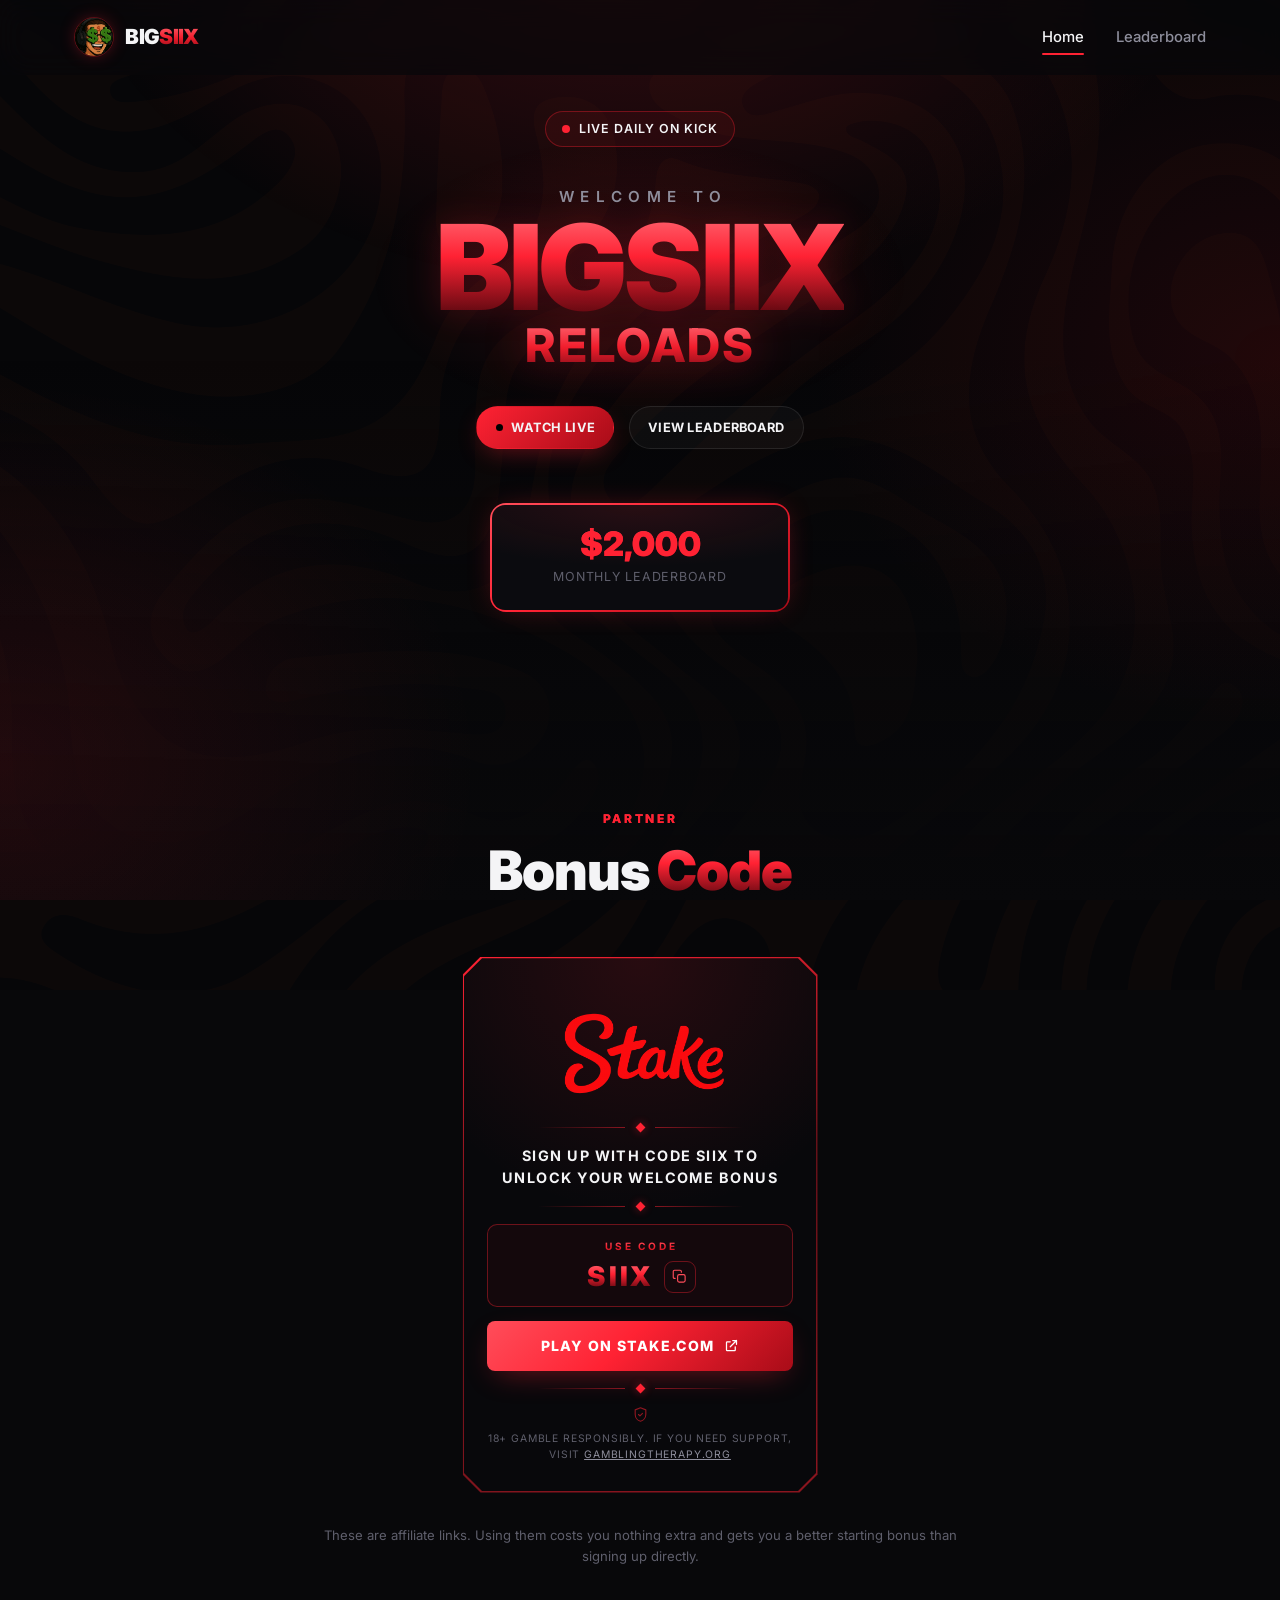
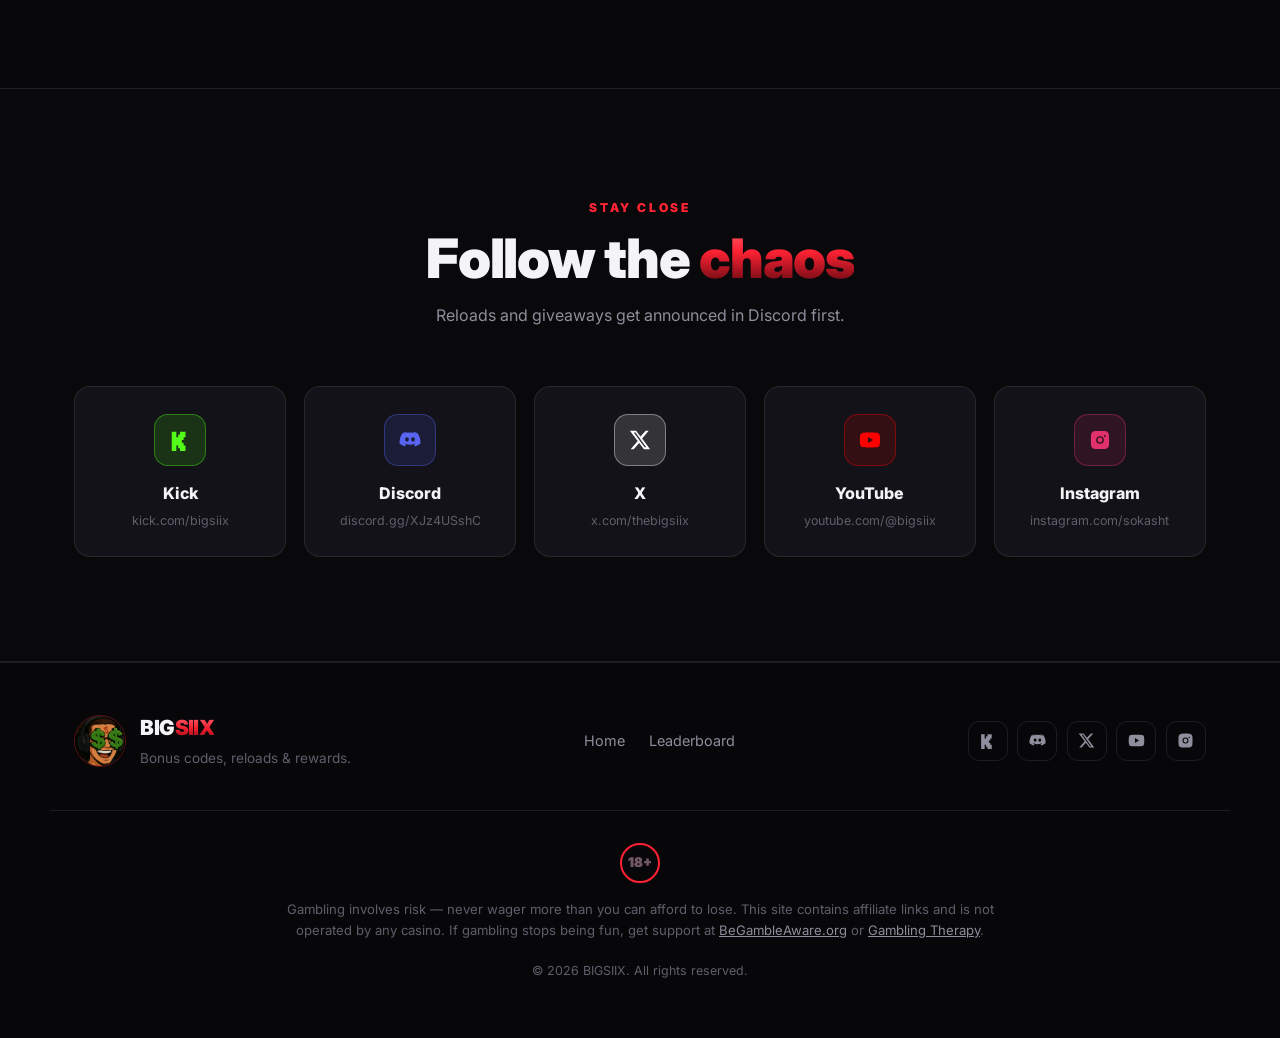
==== index.html @ 51401038 "Add BIGSIIX Reloads site Static two-page site: home with the Stake bonus code card, plus a separate " ====
<!DOCTYPE html>
<html lang="en">
<head>
  <meta charset="UTF-8" />
  <meta name="viewport" content="width=device-width, initial-scale=1.0" />
  <title>BIGSIIX — Bonus Codes, Reloads &amp; Leaderboard</title>
  <meta name="description" content="Official BIGSIIX rewards hub. Claim casino bonus codes, weekly reloads, rakeback and climb the monthly wager leaderboard." />
  <meta name="theme-color" content="#0a0a0c" />

  <meta property="og:title" content="BIGSIIX Reloads — Bonus Code &amp; Leaderboard" />
  <meta property="og:description" content="Bonus code, weekly reloads and a monthly wager leaderboard." />
  <meta property="og:image" content="assets/logo.png" />
  <meta property="og:type" content="website" />

  <link rel="icon" href="assets/logo.png" />
  <link rel="preconnect" href="https://fonts.googleapis.com" />
  <link rel="preconnect" href="https://fonts.gstatic.com" crossorigin />
  <link href="https://fonts.googleapis.com/css2?family=Inter:wght@400;500;600;700;800;900&display=swap" rel="stylesheet" />
  <link rel="stylesheet" href="css/styles.css" />
</head>
<body>

  <!-- background layers -->
  <div class="bg-pattern" aria-hidden="true"></div>
  <div class="bg-glow" aria-hidden="true"></div>

  <!-- ===================== NAV ===================== -->
  <header class="nav" id="nav">
    <div class="wrap nav__inner">
      <a class="brand" href="index.html">
        <img src="assets/logo.png" alt="" class="brand__logo" />
        <span class="brand__name">BIG<span class="red">SIIX</span></span>
      </a>

      <nav class="nav__links" id="navLinks">
        <a href="index.html">Home</a>
        <a href="leaderboard.html">Leaderboard</a>
      </nav>

      <button class="nav__toggle" id="navToggle" aria-label="Menu" aria-expanded="false">
        <span></span><span></span><span></span>
      </button>
    </div>
  </header>

  <main id="top">

    <!-- ===================== HERO ===================== -->
    <section class="hero">
      <div class="wrap hero__inner">
        <div class="hero__badge"><span class="dot"></span> Live daily on Kick</div>

        <h1 class="hero__title">
          <span class="hero__welcome">Welcome to</span>
          <span class="hero__name">BIGSIIX</span>
          <span class="hero__sub">Reloads</span>
        </h1>

        <div class="hero__cta">
          <a href="#codes" class="btn btn--sm btn--primary" id="watchLive">
            <span class="dot dot--onRed"></span>Watch live
          </a>
          <a href="leaderboard.html" class="btn btn--sm btn--ghost">View leaderboard</a>
        </div>

        <div class="stats">
          <div class="stat"><div class="stat__num" data-count="2000" data-prefix="$">$0</div><div class="stat__label">Monthly leaderboard</div></div>
        </div>
      </div>
    </section>

    <!-- ===================== BONUS CODES ===================== -->
    <section class="section" id="codes">
      <div class="wrap">
        <div class="section__head reveal">
          <span class="eyebrow">Partner</span>
          <h2 class="section__title">Bonus <span class="red">Code</span></h2>
        </div>

        <div class="cards" id="partnerGrid"></div>

        <p class="fineprint reveal">
          These are affiliate links. Using them costs you nothing extra and gets you a better
          starting bonus than signing up directly.
        </p>
      </div>
    </section>

    <!-- ===================== SOCIALS ===================== -->
    <section class="section section--alt" id="socials">
      <div class="wrap">
        <div class="section__head reveal">
          <span class="eyebrow">Stay close</span>
          <h2 class="section__title">Follow the <span class="red">chaos</span></h2>
          <p class="section__sub">Reloads and giveaways get announced in Discord first.</p>
        </div>
        <div class="socialGrid" id="socialGrid"></div>
      </div>
    </section>

  </main>

  <!-- ===================== FOOTER ===================== -->
  <footer class="footer">
    <div class="wrap footer__inner">
      <div class="footer__brand">
        <img src="assets/logo.png" alt="" />
        <div>
          <div class="brand__name">BIG<span class="red">SIIX</span></div>
          <p class="footer__tag">Bonus codes, reloads &amp; rewards.</p>
        </div>
      </div>

      <nav class="footer__nav">
        <a href="index.html">Home</a>
        <a href="leaderboard.html">Leaderboard</a>
      </nav>

      <div class="footer__socials" id="footerSocials"></div>
    </div>

    <div class="wrap footer__legal">
      <p class="age">18+</p>
      <p>
        Gambling involves risk — never wager more than you can afford to lose. This site contains
        affiliate links and is not operated by any casino. If gambling stops being fun, get support
        at <a href="https://www.begambleaware.org" target="_blank" rel="noopener">BeGambleAware.org</a>
        or <a href="https://www.gamblingtherapy.org" target="_blank" rel="noopener">Gambling Therapy</a>.
      </p>
      <p class="copyright">&copy; <span id="year"></span> BIGSIIX. All rights reserved.</p>
    </div>
  </footer>

  <div class="toast" id="toast" role="status" aria-live="polite"></div>

  <script src="js/data.js"></script>
  <script src="js/main.js"></script>
</body>
</html>
---- css/styles.css ----
/* ==========================================================================
   BIGSIIX — stylesheet
   ========================================================================== */

:root {
  --red:        #ff2233;
  --red-hot:    #ff4d5a;
  --red-deep:   #a80c18;
  --red-glow:   rgba(255, 34, 51, .45);

  --bg:         #08080a;
  --bg-alt:     #0c0c10;
  --panel:      #121218;
  --panel-hi:   #17171f;
  --line:       rgba(255, 255, 255, .09);
  --line-hot:   rgba(255, 34, 51, .35);

  --text:       #f4f4f6;
  --muted:      #8e8e9c;
  --dim:        #5f5f6c;

  --radius:     16px;
  --radius-lg:  22px;
  --wrap:       1180px;

  --font:       "Inter", system-ui, -apple-system, "Segoe UI", sans-serif;
  --display:    "Inter", system-ui, -apple-system, "Segoe UI", sans-serif;

  /* red -> black text gradients. Two depths: the large one is only legible at
     display sizes, the small one keeps its dark stop light enough to read. */
  --grad-lg:    linear-gradient(180deg, #ff6470 0%, #ff2233 40%, #4a050c 100%);
  --grad-sm:    linear-gradient(180deg, #ff6470 0%, #f01d2c 55%, #8d0f1a 100%);

  --ease:       cubic-bezier(.22, 1, .36, 1);
}

* { box-sizing: border-box; }

html { scroll-behavior: smooth; scroll-padding-top: 90px; }

body {
  margin: 0;
  background: var(--bg);
  color: var(--text);
  font-family: var(--font);
  font-size: 16px;
  line-height: 1.65;
  -webkit-font-smoothing: antialiased;
  overflow-x: hidden;
}

img { max-width: 100%; display: block; }
a { color: inherit; text-decoration: none; }
h1, h2, h3, h4 { font-family: var(--display); line-height: 1.05; margin: 0; letter-spacing: -.02em; }
p { margin: 0 0 1rem; }

.wrap { width: 100%; max-width: var(--wrap); margin-inline: auto; padding-inline: 24px; }

/* ---- red -> black gradient text ----
   Everything red is a gradient. Body-size text gets the shallower ramp (--grad-sm)
   so the bottom of the glyphs stays readable; display-size text gets the deep one. */
.red,
.eyebrow,
.card__monogram,
.card__offer,
.pod__prize,
.cell-prize,
.age {
  background: var(--grad-sm);
  -webkit-background-clip: text;
  background-clip: text;
  color: transparent;
}

.hero__title .red,
.section__title .red,
.stat__num,
.lb__poolValue {
  background: var(--grad-lg);
  -webkit-background-clip: text;
  background-clip: text;
  color: transparent;
}
.ta-r { text-align: right; }
.ta-l { text-align: left; }

/* ============================ BACKGROUND ============================ */

/* the uploaded pattern, inverted + tinted red so it reads as dark texture */
.bg-pattern {
  position: fixed;
  inset: -10%;
  z-index: -2;
  /* one copy scaled to cover — the source isn't seamless, so tiling it
     showed hard edges where the tiles met */
  background: url("../assets/pattern.jpg") center / cover no-repeat;
  filter: invert(1) sepia(1) saturate(7) hue-rotate(-14deg) brightness(.55);
  opacity: .16;
  pointer-events: none;
}

.bg-glow {
  position: fixed;
  inset: 0;
  z-index: -1;
  pointer-events: none;
  background:
    radial-gradient(60rem 40rem at 50% -10%, rgba(255, 34, 51, .20), transparent 60%),
    radial-gradient(45rem 35rem at 100% 40%, rgba(168, 12, 24, .14), transparent 65%),
    radial-gradient(50rem 40rem at 0% 85%, rgba(255, 34, 51, .10), transparent 60%),
    linear-gradient(180deg, transparent 40%, var(--bg) 100%);
}

/* ============================ BUTTONS ============================ */

.btn {
  --btn-bg: transparent;
  display: inline-flex;
  align-items: center;
  justify-content: center;
  gap: .55rem;
  padding: .85rem 1.6rem;
  border: 1px solid var(--line);
  border-radius: 999px;
  background: var(--btn-bg);
  color: var(--text);
  font-family: var(--display);
  font-weight: 700;
  font-size: .92rem;
  letter-spacing: .02em;
  text-transform: uppercase;
  cursor: pointer;
  white-space: nowrap;
  transition: transform .25s var(--ease), box-shadow .25s var(--ease),
              background .25s var(--ease), border-color .25s var(--ease);
}

.btn:hover { transform: translateY(-2px); }

.btn--primary {
  --btn-bg: linear-gradient(135deg, var(--red) 0%, var(--red-deep) 100%);
  border-color: transparent;
  box-shadow: 0 8px 26px -8px var(--red-glow);
}
.btn--primary:hover { box-shadow: 0 14px 34px -8px var(--red-glow); }

.btn--ghost { background: rgba(255, 255, 255, .03); }
.btn--ghost:hover { border-color: var(--line-hot); background: rgba(255, 34, 51, .08); }

.btn--sm { padding: .6rem 1.15rem; font-size: .8rem; }
.btn--block { width: 100%; }

/* ============================ NAV ============================ */

.nav {
  position: sticky;
  top: 0;
  z-index: 100;
  backdrop-filter: blur(14px);
  background: rgba(8, 8, 10, .72);
  border-bottom: 1px solid transparent;
  transition: border-color .3s var(--ease), background .3s var(--ease);
}
.nav.is-stuck {
  border-bottom-color: var(--line);
  background: rgba(8, 8, 10, .9);
}

.nav__inner {
  display: flex;
  align-items: center;
  justify-content: space-between;
  gap: 1.5rem;
  height: 74px;
}

.brand { display: flex; align-items: center; gap: .7rem; }
.brand__logo {
  width: 40px; height: 40px;
  border-radius: 50%;
  border: 1.5px solid var(--line-hot);
  box-shadow: 0 0 18px -4px var(--red-glow);
}
.brand__name {
  font-family: var(--display);
  font-weight: 900;
  font-size: 1.3rem;
  letter-spacing: -.03em;
}

.nav__links { display: flex; align-items: center; gap: 2rem; }
.nav__links > a:not(.btn) {
  font-size: .93rem;
  font-weight: 500;
  color: var(--muted);
  position: relative;
  transition: color .2s var(--ease);
}
.nav__links > a:not(.btn)::after {
  content: "";
  position: absolute;
  left: 0; bottom: -6px;
  width: 0; height: 2px;
  background: var(--red);
  border-radius: 2px;
  transition: width .28s var(--ease);
}
.nav__links > a:not(.btn):hover,
.nav__links > a.is-active { color: var(--text); }
.nav__links > a:not(.btn):hover::after,
.nav__links > a.is-active::after { width: 100%; }

.nav__toggle {
  display: none;
  flex-direction: column;
  gap: 5px;
  width: 44px; height: 44px;
  align-items: center;
  justify-content: center;
  background: none;
  border: 1px solid var(--line);
  border-radius: 12px;
  cursor: pointer;
}
.nav__toggle span {
  display: block;
  width: 20px; height: 2px;
  background: var(--text);
  border-radius: 2px;
  transition: transform .3s var(--ease), opacity .2s var(--ease);
}
.nav__toggle[aria-expanded="true"] span:nth-child(1) { transform: translateY(7px) rotate(45deg); }
.nav__toggle[aria-expanded="true"] span:nth-child(2) { opacity: 0; }
.nav__toggle[aria-expanded="true"] span:nth-child(3) { transform: translateY(-7px) rotate(-45deg); }

/* ============================ HERO ============================ */

.hero { padding: clamp(1.1rem, 3.2vw, 2.25rem) 0 clamp(3rem, 7vw, 5.5rem); }
.hero__inner { display: flex; flex-direction: column; align-items: center; text-align: center; }

.hero__badge {
  display: inline-flex;
  align-items: center;
  gap: .55rem;
  padding: .42rem 1rem;
  border: 1px solid var(--line-hot);
  border-radius: 999px;
  background: rgba(255, 34, 51, .07);
  font-size: .78rem;
  font-weight: 600;
  letter-spacing: .08em;
  text-transform: uppercase;
  color: var(--text);
}
.dot {
  width: 8px; height: 8px;
  border-radius: 50%;
  background: var(--red);
  box-shadow: 0 0 0 0 var(--red-glow);
  animation: pulse 2s infinite;
}
@keyframes pulse {
  70%  { box-shadow: 0 0 0 9px rgba(255, 34, 51, 0); }
  100% { box-shadow: 0 0 0 0 rgba(255, 34, 51, 0); }
}

/* same dot, sitting on the red button — a red ring would be invisible there,
   so it pulses dark instead */
.dot--onRed {
  width: 7px; height: 7px;
  background: #000;
  box-shadow: 0 0 0 0 rgba(0, 0, 0, .6);
  animation: pulse-dark 2s infinite;
}
@keyframes pulse-dark {
  70%  { box-shadow: 0 0 0 8px rgba(0, 0, 0, 0); }
  100% { box-shadow: 0 0 0 0 rgba(0, 0, 0, 0); }
}

.hero__title {
  position: relative;
  display: flex;
  flex-direction: column;
  align-items: center;
  margin-top: 2.6rem;
  text-transform: uppercase;
}

/* soft red bloom sitting behind the wordmark */
.hero__title::before {
  content: "";
  position: absolute;
  inset: -40% -25%;
  z-index: -1;
  background: radial-gradient(ellipse at center, rgba(255, 34, 51, .14), transparent 62%);
  pointer-events: none;
}

.hero__welcome {
  font-size: clamp(.72rem, 1.6vw, .95rem);
  font-weight: 600;
  letter-spacing: .42em;
  text-indent: .42em;      /* re-centres text that letter-spacing pushes left */
  color: var(--muted);
}

.hero__name {
  margin-top: .5rem;
  font-size: clamp(3rem, 11vw, 7.4rem);
  font-weight: 900;
  line-height: .92;
  letter-spacing: -.03em;
  background: var(--grad-lg);
  -webkit-background-clip: text;
  background-clip: text;
  color: transparent;
  filter: drop-shadow(0 0 16px rgba(255, 34, 51, .18));
}

.hero__sub {
  font-size: clamp(1.3rem, 4.2vw, 2.9rem);
  font-weight: 800;
  line-height: 1;
  letter-spacing: .04em;
  background: var(--grad-sm);
  -webkit-background-clip: text;
  background-clip: text;
  color: transparent;
  filter: drop-shadow(0 0 20px rgba(255, 34, 51, .3));
}

.hero__cta { display: flex; flex-wrap: wrap; gap: .9rem; justify-content: center; margin-top: 2.4rem; }

/* ---- stats ---- */
.stats {
  display: grid;
  gap: 1px;
  width: 100%;
  max-width: 300px;
  margin-top: 3.4rem;
  /* red frame: gradient underneath, inner tile inset by the padding */
  padding: 2px;
  background: linear-gradient(150deg, var(--red-hot) 0%, var(--red) 45%, var(--red-deep) 100%);
  border-radius: var(--radius);
  overflow: hidden;
  box-shadow: 0 0 30px -10px var(--red-glow);
}
.stat {
  padding: 1.4rem 1rem;
  border-radius: calc(var(--radius) - 3px);
  background: radial-gradient(120% 90% at 50% 0%, rgba(255, 34, 51, .12), transparent 65%), #0b0b0f;
}
.stat__num {
  font-family: var(--display);
  font-weight: 900;
  font-size: clamp(1.5rem, 4vw, 2.1rem);
  color: var(--red);
  line-height: 1;
}
.stat__label {
  margin-top: .4rem;
  font-size: .78rem;
  letter-spacing: .06em;
  text-transform: uppercase;
  color: var(--dim);
}

/* ============================ SECTIONS ============================ */

.section { padding: clamp(4rem, 9vw, 6.5rem) 0; position: relative; }

/* a section that is the whole page — no hero above it to provide the top gap */
.section--page { padding-top: clamp(2.5rem, 6vw, 4rem); min-height: calc(100vh - 74px); }

/* closing cta on the leaderboard page */
.lb__foot {
  display: flex;
  flex-wrap: wrap;
  align-items: center;
  justify-content: center;
  gap: 1rem;
  margin-top: 2.5rem;
  text-align: center;
}
.lb__foot p { margin: 0; color: var(--muted); font-size: .95rem; }
.section--alt { background: rgba(12, 12, 16, .55); border-block: 1px solid var(--line); }

.section__head { text-align: center; max-width: 640px; margin: 0 auto clamp(2.5rem, 5vw, 3.6rem); }
.section__title { font-size: clamp(2.1rem, 6vw, 3.4rem); font-weight: 900; }
.section__sub { margin-top: .9rem; color: var(--muted); }

.eyebrow {
  display: inline-block;
  margin-bottom: .8rem;
  font-family: var(--display);
  font-weight: 800;
  font-size: .75rem;
  letter-spacing: .22em;
  text-transform: uppercase;
  color: var(--red);
}

.fineprint {
  margin-top: 2rem;
  text-align: center;
  font-size: .82rem;
  color: var(--dim);
  max-width: 640px;
  margin-inline: auto;
}

/* ============================ PARTNER CARDS ============================ */

.cards {
  display: grid;
  grid-template-columns: repeat(auto-fit, minmax(300px, 1fr));
  gap: 1.5rem;
}

/* notched corners, drawn twice: the outer element is the border colour and the
   inner sits 1.5px inside it with the card background */
.pcard {
  --notch: 18px;
  --clip: polygon(
    var(--notch) 0, calc(100% - var(--notch)) 0,
    100% var(--notch), 100% calc(100% - var(--notch)),
    calc(100% - var(--notch)) 100%, var(--notch) 100%,
    0 calc(100% - var(--notch)), 0 var(--notch)
  );
  clip-path: var(--clip);
  padding: 1.5px;
  background: linear-gradient(165deg, var(--red) 0%, rgba(255, 34, 51, .32) 45%, rgba(255, 34, 51, .5) 100%);
  filter: drop-shadow(0 0 26px rgba(255, 34, 51, .16));
  transition: filter .35s var(--ease), transform .35s var(--ease);
}
.pcard:hover {
  transform: translateY(-5px);
  filter: drop-shadow(0 0 34px rgba(255, 34, 51, .3));
}

.pcard__inner {
  clip-path: var(--clip);
  display: flex;
  flex-direction: column;
  align-items: center;
  gap: .9rem;
  padding: clamp(1.25rem, 3.2vw, 1.7rem) clamp(1.05rem, 2.8vw, 1.45rem);
  text-align: center;
  background:
    radial-gradient(120% 80% at 50% 0%, rgba(255, 34, 51, .13), transparent 60%),
    #08080b;
}

/* overflow:hidden — the logo is scaled up to crop its own padding, and without
   clipping it spills over the divider below */
.pcard__logo {
  display: grid;
  place-items: center;
  width: 100%;
  height: 124px;
}
.pcard__logo img {
  max-width: 205px;
  max-height: 100%;
  object-fit: contain;
  /* logo file is red-on-solid-black — screen blending drops the black away.
     no upscale: `contain` then guarantees the whole wordmark fits, so the
     descenders can't be clipped. the box is sized to absorb the file's own
     black padding instead. */
  mix-blend-mode: screen;
}
.pcard__monogram {
  font-weight: 900;
  font-size: 1.9rem;
  letter-spacing: -.02em;
  text-transform: uppercase;
  background: var(--grad-sm);
  -webkit-background-clip: text;
  background-clip: text;
  color: transparent;
}

/* ---- divider with a diamond in the middle ---- */
.rule {
  display: flex;
  align-items: center;
  gap: .7rem;
  width: 100%;
  max-width: 205px;
}
.rule::before, .rule::after {
  content: "";
  flex: 1;
  height: 1px;
  background: linear-gradient(90deg, transparent, rgba(255, 34, 51, .5));
}
.rule::after { background: linear-gradient(90deg, rgba(255, 34, 51, .5), transparent); }
.rule__gem {
  width: 7px; height: 7px;
  flex-shrink: 0;
  background: var(--red);
  transform: rotate(45deg);
  box-shadow: 0 0 9px var(--red-glow);
}

.pcard__tagline {
  margin: 0;
  font-size: clamp(.8rem, 2vw, .9rem);
  font-weight: 700;
  line-height: 1.5;
  letter-spacing: .1em;
  text-transform: uppercase;
  color: var(--text);
}

/* ---- code box ---- */
.codeBox {
  width: 100%;
  padding: .8rem .75rem;
  border: 1px solid rgba(255, 34, 51, .38);
  border-radius: 10px;
  background: rgba(255, 34, 51, .05);
}
.codeBox__label {
  display: block;
  margin-bottom: .4rem;
  font-size: .63rem;
  font-weight: 700;
  letter-spacing: .28em;
  text-indent: .28em;
  text-transform: uppercase;
  background: var(--grad-sm);
  -webkit-background-clip: text;
  background-clip: text;
  color: transparent;
}
.codeBox__row { display: flex; align-items: center; justify-content: center; gap: .65rem; }
.codeBox__value {
  font-weight: 900;
  font-size: clamp(1.35rem, 4vw, 1.7rem);
  line-height: 1;
  letter-spacing: .1em;
  text-indent: .1em;
  text-transform: uppercase;
  background: var(--grad-lg);
  -webkit-background-clip: text;
  background-clip: text;
  color: transparent;
}
.copyBtn {
  display: grid;
  place-items: center;
  width: 32px; height: 32px;
  flex-shrink: 0;
  border: 1px solid rgba(255, 34, 51, .38);
  border-radius: 9px;
  background: transparent;
  color: var(--red-hot);
  cursor: pointer;
  transition: all .2s var(--ease);
}
.copyBtn svg { width: 15px; height: 15px; }
.copyBtn:hover { background: rgba(255, 34, 51, .16); border-color: var(--red); color: #fff; }
.copyBtn.is-copied { color: #2fd16b; border-color: rgba(47, 209, 107, .5); background: rgba(47, 209, 107, .12); }

/* ---- cta ---- */
.pcard__cta {
  display: flex;
  align-items: center;
  justify-content: center;
  gap: .65rem;
  width: 100%;
  padding: .82rem 1rem;
  border-radius: 8px;
  background: linear-gradient(135deg, var(--red-hot) 0%, var(--red) 45%, var(--red-deep) 100%);
  font-weight: 800;
  font-size: clamp(.78rem, 2vw, .88rem);
  letter-spacing: .09em;
  text-transform: uppercase;
  color: #fff;
  box-shadow: 0 10px 30px -10px var(--red-glow);
  transition: filter .25s var(--ease), box-shadow .25s var(--ease);
}
.pcard__cta:hover { filter: brightness(1.12); box-shadow: 0 14px 36px -10px var(--red-glow); }
.pcard__cta svg { width: 15px; height: 15px; flex-shrink: 0; }

/* ---- legal footer ---- */
.pcard__legal { display: grid; justify-items: center; gap: .45rem; }
.pcard__legal svg { width: 17px; height: 17px; color: rgba(255, 34, 51, .55); }
.pcard__legal p {
  margin: 0;
  font-size: .65rem;
  line-height: 1.6;
  letter-spacing: .08em;
  text-transform: uppercase;
  color: var(--dim);
}
.pcard__legal a { color: var(--muted); text-decoration: underline; }
.pcard__legal a:hover { color: var(--red-hot); }

/* one partner: don't stretch the card across the whole grid */
.cards--solo { max-width: 355px; margin-inline: auto; }

/* ============================ LEADERBOARD ============================ */

.lb__bar {
  display: flex;
  flex-wrap: wrap;
  align-items: center;
  justify-content: space-between;
  gap: 1.5rem;
  padding: 1.5rem 1.8rem;
  margin-bottom: 2.5rem;
  border: 1px solid var(--line);
  border-radius: var(--radius-lg);
  background: linear-gradient(135deg, rgba(255, 34, 51, .1), rgba(18, 18, 24, .9));
}
.lb__pool { display: flex; align-items: baseline; flex-wrap: wrap; gap: .6rem; }
.lb__poolLabel {
  font-size: .75rem;
  letter-spacing: .16em;
  text-transform: uppercase;
  color: var(--dim);
}
.lb__poolValue {
  font-family: var(--display);
  font-weight: 900;
  font-size: clamp(2rem, 5vw, 2.8rem);
  line-height: 1;
  /* drop-shadow, not text-shadow — a text-shadow would show through the
     transparent glyphs the gradient is clipped into */
  filter: drop-shadow(0 0 22px rgba(255, 34, 51, .4));
}

.countdown { display: flex; gap: .55rem; }
.cd {
  display: grid;
  place-items: center;
  min-width: 62px;
  padding: .6rem .4rem;
  border: 1px solid var(--line);
  border-radius: 12px;
  background: rgba(8, 8, 10, .7);
}
.cd__num {
  font-family: var(--display);
  font-weight: 900;
  font-size: 1.4rem;
  line-height: 1;
  font-variant-numeric: tabular-nums;
}
.cd__lbl {
  margin-top: .3rem;
  font-size: .63rem;
  letter-spacing: .12em;
  text-transform: uppercase;
  color: var(--dim);
}

/* ---- podium ---- */
.podium {
  display: grid;
  grid-template-columns: repeat(3, 1fr);
  align-items: end;
  gap: 1.1rem;
  max-width: 860px;
  margin: 0 auto 2.6rem;
}
.pod {
  --metal: linear-gradient(150deg, #ff8f97 0%, #ff2233 28%, #8e0a14 58%, #ff5a66 80%, #b00d18 100%);
  position: relative;
  padding-top: 44px;              /* room for the crest to sit above the frame */
  transition: transform .35s var(--ease);
}
.pod:hover { transform: translateY(-5px); }

/* staggered heights — 1st tallest, in the middle */
.pod--1 { order: 2; padding-top: 78px; }
.pod--2 { order: 1; }
.pod--3 { order: 3; }
.pod--1 .pod__frame { min-height: 396px; }
.pod--2 .pod__frame { min-height: 360px; }
.pod--3 .pod__frame { min-height: 360px; }

/* ---- the frame: metal edge outside, dark panel inside ---- */
.pod__frame {
  --notch: 15px;
  --clip: polygon(
    var(--notch) 0, calc(100% - var(--notch)) 0,
    100% var(--notch), 100% calc(100% - var(--notch)),
    calc(100% - var(--notch)) 100%, var(--notch) 100%,
    0 calc(100% - var(--notch)), 0 var(--notch)
  );
  clip-path: var(--clip);
  position: relative;
  z-index: 1;
  display: flex;              /* so the body stretches and the metal only shows as the edge */
  padding: 3px;
  background: var(--metal);
  filter: drop-shadow(0 0 18px rgba(255, 34, 51, .22));
}
.pod--1 .pod__frame { filter: drop-shadow(0 0 26px rgba(255, 34, 51, .38)); }

.pod__body {
  clip-path: var(--clip);
  flex: 1;
  min-width: 0;
  display: flex;
  flex-direction: column;
  align-items: center;
  justify-content: center;
  gap: 1.35rem;
  padding: 3.1rem 1.25rem 1.8rem;
  text-align: center;
  background:
    radial-gradient(90% 70% at 50% 0%, rgba(255, 34, 51, .3), transparent 65%),
    linear-gradient(180deg, #2a0810 0%, #12040800 60%),
    #100409;
}

/* ---- crest: wings behind, crown on top, medallion in front ---- */
.pod__crest {
  position: absolute;
  top: 0; left: 50%;
  transform: translateX(-50%);
  z-index: 2;                 /* must sit above the frame it overlaps */
  width: 100%;
  height: 84px;
  pointer-events: none;
}
.pod--1 .pod__crest { height: 118px; }

.pod__wings {
  position: absolute;
  left: 50%; bottom: 6px;
  transform: translateX(-50%);
  width: min(100%, 270px);
  fill: var(--red);
  opacity: .9;
  filter: drop-shadow(0 0 8px rgba(255, 34, 51, .5));
}

.pod__crown {
  position: absolute;
  left: 50%; top: 0;
  transform: translateX(-50%);
  width: 84px;
  fill: var(--red);
  filter: drop-shadow(0 0 12px rgba(255, 34, 51, .7));
}

.pod__medal {
  position: absolute;
  left: 50%; bottom: 0;
  transform: translateX(-50%);
  display: grid;
  place-items: center;
  width: 78px; height: 78px;
  border-radius: 50%;
  padding: 3.5px;
  background: var(--metal);
  filter: drop-shadow(0 0 12px rgba(255, 34, 51, .5));
}
.pod__medal > span {
  display: grid;
  place-items: center;
  width: 100%; height: 100%;
  border-radius: 50%;
  background: radial-gradient(circle at 50% 30%, #3a0a12, #0d0407);
  font-weight: 900;
  font-size: 1.7rem;
  color: #fff;
}

/* ---- inset panel holding the player ---- */
.pod__panel {
  display: flex;
  flex-direction: column;
  align-items: center;
  justify-content: center;
  gap: .5rem;
  width: 100%;
  flex: 1;
  padding: 1.2rem .9rem;
  border: 1.5px solid rgba(255, 34, 51, .45);
  border-radius: 14px;
  background: linear-gradient(180deg, rgba(255, 34, 51, .12), rgba(0, 0, 0, .45));
  box-shadow: inset 0 0 26px rgba(255, 34, 51, .12);
}

.pod__user {
  font-weight: 800;
  font-size: 1.45rem;
  line-height: 1.2;
  letter-spacing: -.01em;
  overflow-wrap: anywhere;
}
.pod--1 .pod__user { font-size: 1.65rem; }
.pod__wager {
  font-weight: 700;
  font-size: 1rem;
  background: var(--grad-sm);
  -webkit-background-clip: text;
  background-clip: text;
  color: transparent;
}

/* ---- reward ---- */
.pod__reward { display: grid; justify-items: center; gap: .1rem; }
.pod__prize {
  font-weight: 900;
  font-size: 2rem;
  line-height: 1;
  background: var(--grad-sm);
  -webkit-background-clip: text;
  background-clip: text;
  color: transparent;
}
.pod--1 .pod__prize { font-size: 2.5rem; background: var(--grad-lg); -webkit-background-clip: text; background-clip: text; }
.pod__rewardLabel {
  font-size: .7rem;
  font-weight: 700;
  letter-spacing: .2em;
  text-indent: .2em;
  text-transform: uppercase;
  color: var(--dim);
}

/* ---- table ---- */
.table__wrap {
  border: 1px solid var(--line);
  border-radius: var(--radius-lg);
  background: var(--panel);
  overflow-x: auto;
}
.table { width: 100%; border-collapse: collapse; min-width: 520px; }
.table th {
  padding: 1rem 1.4rem;
  font-family: var(--display);
  font-size: .72rem;
  font-weight: 800;
  letter-spacing: .14em;
  text-transform: uppercase;
  color: var(--dim);
  text-align: left;
  border-bottom: 1px solid var(--line);
}
.table td {
  padding: .95rem 1.4rem;
  font-size: .95rem;
  border-bottom: 1px solid rgba(255, 255, 255, .045);
}
.table tbody tr:last-child td { border-bottom: none; }
.table tbody tr { transition: background .2s var(--ease); }
.table tbody tr:hover { background: rgba(255, 34, 51, .05); }

.rank {
  display: inline-grid;
  place-items: center;
  width: 30px; height: 30px;
  border-radius: 9px;
  background: rgba(255, 255, 255, .05);
  font-family: var(--display);
  font-weight: 800;
  font-size: .84rem;
}
.cell-user { font-weight: 600; }
.cell-wager { font-variant-numeric: tabular-nums; color: var(--muted); }
.cell-prize { font-family: var(--display); font-weight: 800; }
.cell-prize.is-zero { background: none; color: var(--dim); font-weight: 500; }

/* ============================ SOCIAL GRID ============================ */

.socialGrid {
  display: grid;
  grid-template-columns: repeat(auto-fit, minmax(190px, 1fr));
  gap: 1.1rem;
}
.socialCard {
  display: flex;
  flex-direction: column;
  align-items: center;
  text-align: center;
  gap: .85rem;
  padding: 1.7rem 1.2rem 1.5rem;
  border: 1px solid var(--line);
  border-radius: var(--radius);
  background: var(--panel);
  transition: all .3s var(--ease);
}
.socialCard:hover {
  transform: translateY(-4px);
  border-color: color-mix(in srgb, var(--brand) 45%, transparent);
  background: var(--panel-hi);
  box-shadow: 0 18px 40px -24px color-mix(in srgb, var(--brand) 70%, transparent);
}

/* per-platform brand colour — everything below reads from --brand */
.socialCard            { --brand: var(--red); }
.socialCard--kick      { --brand: #53fc18; }
.socialCard--discord   { --brand: #5865f2; }
.socialCard--instagram { --brand: #e1306c; }
.socialCard--youtube   { --brand: #ff0000; }
.socialCard--x         { --brand: #ffffff; }
.socialCard--twitch    { --brand: #9146ff; }
.socialCard__icon {
  display: grid;
  place-items: center;
  width: 52px; height: 52px;
  flex-shrink: 0;
  border-radius: 14px;
  background: color-mix(in srgb, var(--brand) 14%, transparent);
  border: 1px solid color-mix(in srgb, var(--brand) 38%, transparent);
}
.socialCard__icon svg { width: 22px; height: 22px; fill: var(--brand); }
.socialCard__name { font-family: var(--display); font-weight: 800; font-size: 1rem; }
.socialCard__handle {
  display: inline-block;
  margin-top: .15rem;
  font-size: .78rem;
  color: var(--dim);
  overflow-wrap: anywhere;   /* long handles wrap instead of widening the card */
}

/* ============================ FOOTER ============================ */

.footer { border-top: 1px solid var(--line); background: rgba(8, 8, 10, .8); padding-top: 3rem; }
.footer__inner {
  display: flex;
  flex-wrap: wrap;
  align-items: center;
  justify-content: space-between;
  gap: 2rem;
  padding-bottom: 2.5rem;
  border-bottom: 1px solid var(--line);
}
.footer__brand { display: flex; align-items: center; gap: .9rem; }
.footer__brand img {
  width: 52px; height: 52px;
  border-radius: 50%;
  border: 1.5px solid var(--line-hot);
}
.footer__tag { margin: .1rem 0 0; font-size: .85rem; color: var(--dim); }

.footer__nav { display: flex; flex-wrap: wrap; gap: 1.5rem; }
.footer__nav a { font-size: .9rem; color: var(--muted); transition: color .2s var(--ease); }
.footer__nav a:hover { color: var(--red); }

.footer__socials { display: flex; gap: .6rem; }
.footer__socials a {
  display: grid;
  place-items: center;
  width: 40px; height: 40px;
  border: 1px solid var(--line);
  border-radius: 11px;
  color: var(--muted);
  transition: all .25s var(--ease);
}
.footer__socials a:hover {
  color: var(--text);
  border-color: var(--line-hot);
  background: rgba(255, 34, 51, .1);
  transform: translateY(-2px);
}
.footer__socials svg { width: 17px; height: 17px; fill: currentColor; }

.footer__legal { padding: 2rem 24px 2.5rem; text-align: center; }
.footer__legal p { font-size: .82rem; color: var(--dim); max-width: 720px; margin-inline: auto; }
.footer__legal a { color: var(--muted); text-decoration: underline; }
.footer__legal a:hover { color: var(--red); }
.age {
  display: inline-grid !important;
  place-items: center;
  width: 40px; height: 40px;
  margin-bottom: 1rem !important;
  border: 2px solid var(--red);
  border-radius: 50%;
  font-family: var(--display);
  font-weight: 900;
  font-size: .85rem;
}
.copyright { margin-top: 1.2rem; font-size: .78rem !important; }

/* ============================ TOAST ============================ */

.toast {
  position: fixed;
  left: 50%;
  bottom: 32px;
  z-index: 200;
  transform: translate(-50%, 140%);
  padding: .85rem 1.5rem;
  border: 1px solid var(--line-hot);
  border-radius: 999px;
  background: rgba(18, 18, 24, .96);
  backdrop-filter: blur(10px);
  box-shadow: 0 18px 40px -18px rgba(0, 0, 0, .9);
  font-family: var(--display);
  font-weight: 700;
  font-size: .88rem;
  opacity: 0;
  transition: transform .4s var(--ease), opacity .3s var(--ease);
}
.toast.is-visible { transform: translate(-50%, 0); opacity: 1; }

/* ============================ REVEAL ============================ */

.reveal {
  opacity: 0;
  transform: translateY(26px);
  transition: opacity .7s var(--ease), transform .7s var(--ease);
}
.reveal.is-in { opacity: 1; transform: none; }

/* ============================ RESPONSIVE ============================ */

@media (max-width: 780px) {
  .nav__toggle { display: flex; }
  .nav__links {
    position: fixed;
    inset: 74px 0 auto;
    flex-direction: column;
    align-items: stretch;
    gap: 0;
    padding: 1rem 24px 1.6rem;
    background: rgba(8, 8, 10, .98);
    backdrop-filter: blur(16px);
    border-bottom: 1px solid var(--line);
    transform: translateY(-120%);
    transition: transform .38s var(--ease);
  }
  .nav__links.is-open { transform: none; }
  .nav__links > a:not(.btn) { padding: .9rem 0; border-bottom: 1px solid var(--line); }
  .nav__links > a:not(.btn)::after { display: none; }
  .nav__links .btn { margin-top: 1rem; }

  .podium { grid-template-columns: 1fr; }
  .pod--1 { order: 0; padding-block: 1.6rem 1.3rem; }
  .pod--2 { order: 1; }
  .pod--3 { order: 2; }

  .lb__bar { flex-direction: column; align-items: flex-start; }
  .countdown { width: 100%; }
  .cd { flex: 1; min-width: 0; }

  .footer__inner { flex-direction: column; text-align: center; }
}

@media (max-width: 520px) {
  .hero__cta { flex-direction: column; width: 100%; }
  .hero__cta .btn { width: 100%; }
}

@media (prefers-reduced-motion: reduce) {
  *, *::before, *::after {
    animation-duration: .001ms !important;
    animation-iteration-count: 1 !important;
    transition-duration: .001ms !important;
  }
  html { scroll-behavior: auto; }
  .reveal { opacity: 1; transform: none; }
}
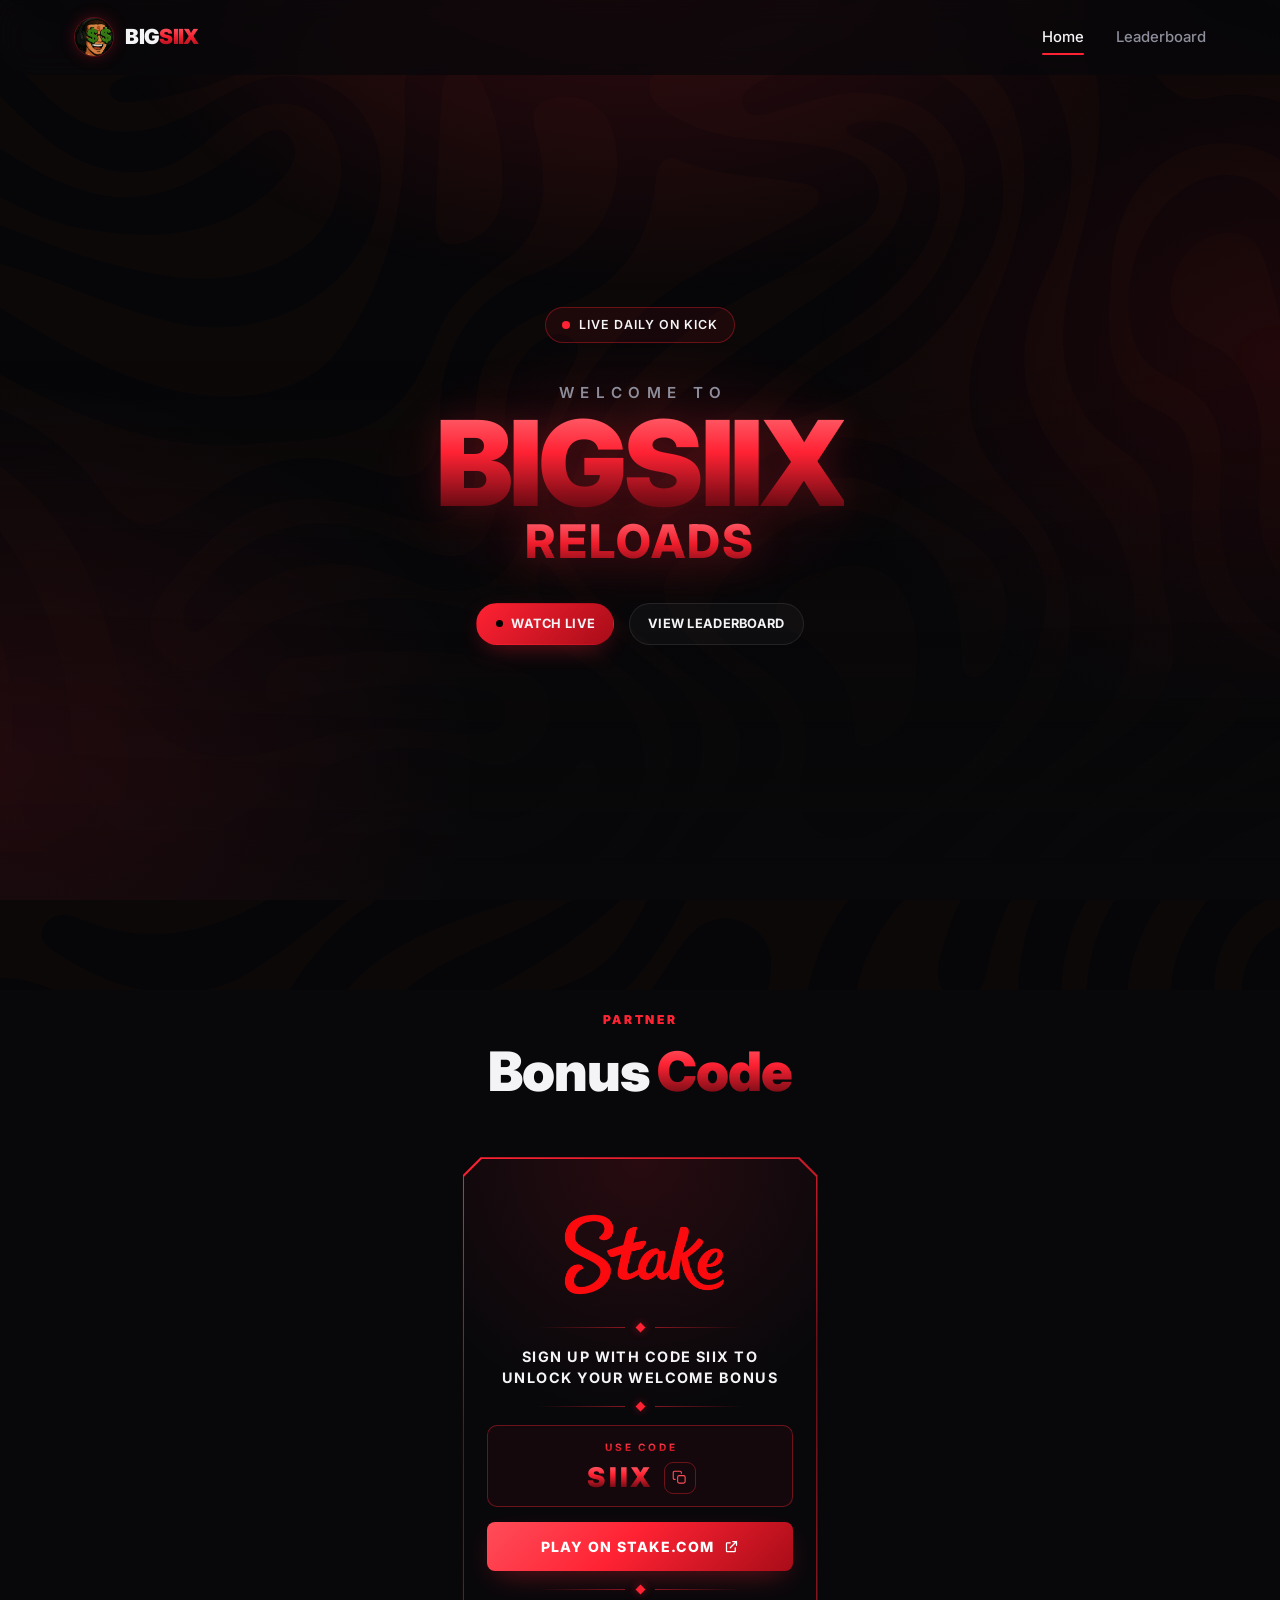
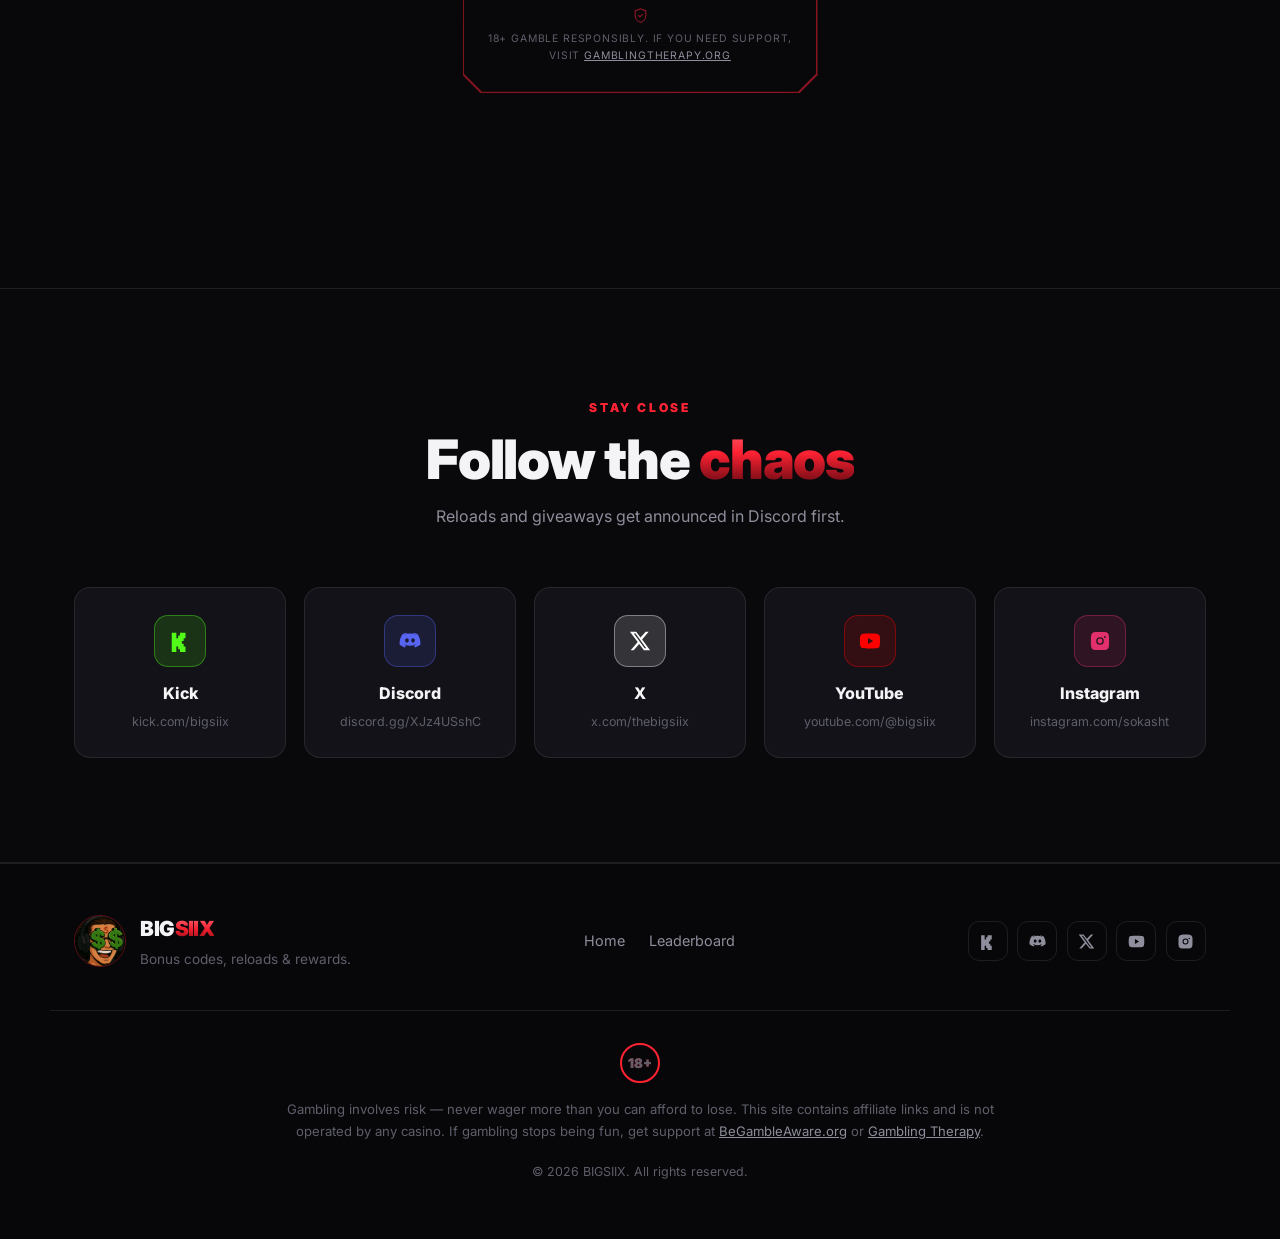
==== commit 0ef96472: "Fix mobile header overlap, drop the hero stat tile The closed mobile menu panel was not clearing the" ====
--- a/index.html
+++ b/index.html
@@ -61,10 +61,6 @@
             <span class="dot dot--onRed"></span>Watch live
           </a>
           <a href="leaderboard.html" class="btn btn--sm btn--ghost">View leaderboard</a>
-        </div>
-
-        <div class="stats">
-          <div class="stat"><div class="stat__num" data-count="2000" data-prefix="$">$0</div><div class="stat__label">Monthly leaderboard</div></div>
         </div>
       </div>
     </section>
--- a/css/styles.css
+++ b/css/styles.css
@@ -74,7 +74,6 @@
 
 .hero__title .red,
 .section__title .red,
-.stat__num,
 .lb__poolValue {
   background: var(--grad-lg);
   -webkit-background-clip: text;
@@ -235,8 +234,22 @@
 
 /* ============================ HERO ============================ */
 
-.hero { padding: clamp(1.1rem, 3.2vw, 2.25rem) 0 clamp(3rem, 7vw, 5.5rem); }
-.hero__inner { display: flex; flex-direction: column; align-items: center; text-align: center; }
+/* fills the screen below the 74px nav, content centred in whatever is left —
+   dvh so mobile browser chrome appearing/disappearing doesn't jump the layout */
+.hero {
+  display: flex;
+  align-items: center;
+  min-height: calc(100dvh - 74px);
+  padding: clamp(2rem, 6vw, 3.5rem) 0 clamp(3rem, 8vw, 5rem);
+}
+.hero__inner {
+  display: flex;
+  flex-direction: column;
+  align-items: center;
+  justify-content: center;
+  text-align: center;
+  width: 100%;
+}
 
 .hero__badge {
   display: inline-flex;
@@ -331,46 +344,22 @@
 
 .hero__cta { display: flex; flex-wrap: wrap; gap: .9rem; justify-content: center; margin-top: 2.4rem; }
 
-/* ---- stats ---- */
-.stats {
-  display: grid;
-  gap: 1px;
-  width: 100%;
-  max-width: 300px;
-  margin-top: 3.4rem;
-  /* red frame: gradient underneath, inner tile inset by the padding */
-  padding: 2px;
-  background: linear-gradient(150deg, var(--red-hot) 0%, var(--red) 45%, var(--red-deep) 100%);
-  border-radius: var(--radius);
-  overflow: hidden;
-  box-shadow: 0 0 30px -10px var(--red-glow);
-}
-.stat {
-  padding: 1.4rem 1rem;
-  border-radius: calc(var(--radius) - 3px);
-  background: radial-gradient(120% 90% at 50% 0%, rgba(255, 34, 51, .12), transparent 65%), #0b0b0f;
-}
-.stat__num {
-  font-family: var(--display);
-  font-weight: 900;
-  font-size: clamp(1.5rem, 4vw, 2.1rem);
-  color: var(--red);
-  line-height: 1;
-}
-.stat__label {
-  margin-top: .4rem;
-  font-size: .78rem;
-  letter-spacing: .06em;
-  text-transform: uppercase;
-  color: var(--dim);
-}
-
 /* ============================ SECTIONS ============================ */
 
 .section { padding: clamp(4rem, 9vw, 6.5rem) 0; position: relative; }
 
 /* a section that is the whole page — no hero above it to provide the top gap */
 .section--page { padding-top: clamp(2.5rem, 6vw, 4rem); min-height: calc(100vh - 74px); }
+
+.lb__updated {
+  margin: .9rem 0 0;
+  text-align: center;
+  font-size: .78rem;
+  letter-spacing: .08em;
+  text-transform: uppercase;
+  color: var(--dim);
+}
+.lb__error { padding: 2.5rem 1.4rem !important; text-align: center; color: var(--muted); }
 
 /* closing cta on the leaderboard page */
 .lb__foot {
@@ -1026,29 +1015,60 @@
     background: rgba(8, 8, 10, .98);
     backdrop-filter: blur(16px);
     border-bottom: 1px solid var(--line);
-    transform: translateY(-120%);
-    transition: transform .38s var(--ease);
+    /* it starts at top:74px, so shifting by its own height still leaves it
+       covering the bar. Clear the nav's height as well, or the panel's opaque
+       background sits over the logo. */
+    transform: translateY(calc(-100% - 74px));
+    visibility: hidden;
+    transition: transform .38s var(--ease), visibility .38s;
   }
-  .nav__links.is-open { transform: none; }
+  .nav__links.is-open { transform: none; visibility: visible; }
   .nav__links > a:not(.btn) { padding: .9rem 0; border-bottom: 1px solid var(--line); }
   .nav__links > a:not(.btn)::after { display: none; }
   .nav__links .btn { margin-top: 1rem; }
 
-  .podium { grid-template-columns: 1fr; }
-  .pod--1 { order: 0; padding-block: 1.6rem 1.3rem; }
+  /* stacked, so 1st simply goes first — no visual stagger to preserve */
+  .podium { grid-template-columns: 1fr; max-width: 420px; }
+  .pod--1 { order: 0; }
   .pod--2 { order: 1; }
   .pod--3 { order: 2; }
-
-  .lb__bar { flex-direction: column; align-items: flex-start; }
+  .pod--1 .pod__frame,
+  .pod--2 .pod__frame,
+  .pod--3 .pod__frame { min-height: 300px; }
+
+  .lb__bar { flex-direction: column; align-items: stretch; text-align: center; }
+  .lb__pool { justify-content: center; }
   .countdown { width: 100%; }
   .cd { flex: 1; min-width: 0; }
 
   .footer__inner { flex-direction: column; text-align: center; }
 }
 
-@media (max-width: 520px) {
+@media (max-width: 560px) {
+  .wrap { padding-inline: 18px; }
+  .section { padding: clamp(3rem, 11vw, 4rem) 0; }
+
   .hero__cta { flex-direction: column; width: 100%; }
   .hero__cta .btn { width: 100%; }
+
+  /* two per row instead of one — five stacked cards was a lot of scrolling */
+  .socialGrid { grid-template-columns: repeat(auto-fit, minmax(148px, 1fr)); gap: .7rem; }
+  .socialCard { padding: 1.3rem .8rem 1.15rem; gap: .7rem; }
+  .socialCard__icon { width: 46px; height: 46px; }
+  .socialCard__handle { font-size: .7rem; }
+
+  /* let the table fit the screen rather than scroll sideways */
+  .table { min-width: 0; }
+  .table th { padding: .85rem .5rem; font-size: .64rem; letter-spacing: .08em; }
+  .table td { padding: .8rem .5rem; font-size: .86rem; }
+  .table th:first-child, .table td:first-child { padding-left: .8rem; }
+  .table th:last-child,  .table td:last-child  { padding-right: .8rem; }
+  .rank { width: 25px; height: 25px; border-radius: 7px; font-size: .74rem; }
+  .cell-wager { font-size: .8rem; }
+
+  .pod__panel { padding: 1rem .7rem; }
+  .pod__user { font-size: 1.3rem; }
+  .pod--1 .pod__user { font-size: 1.4rem; }
 }
 
 @media (prefers-reduced-motion: reduce) {
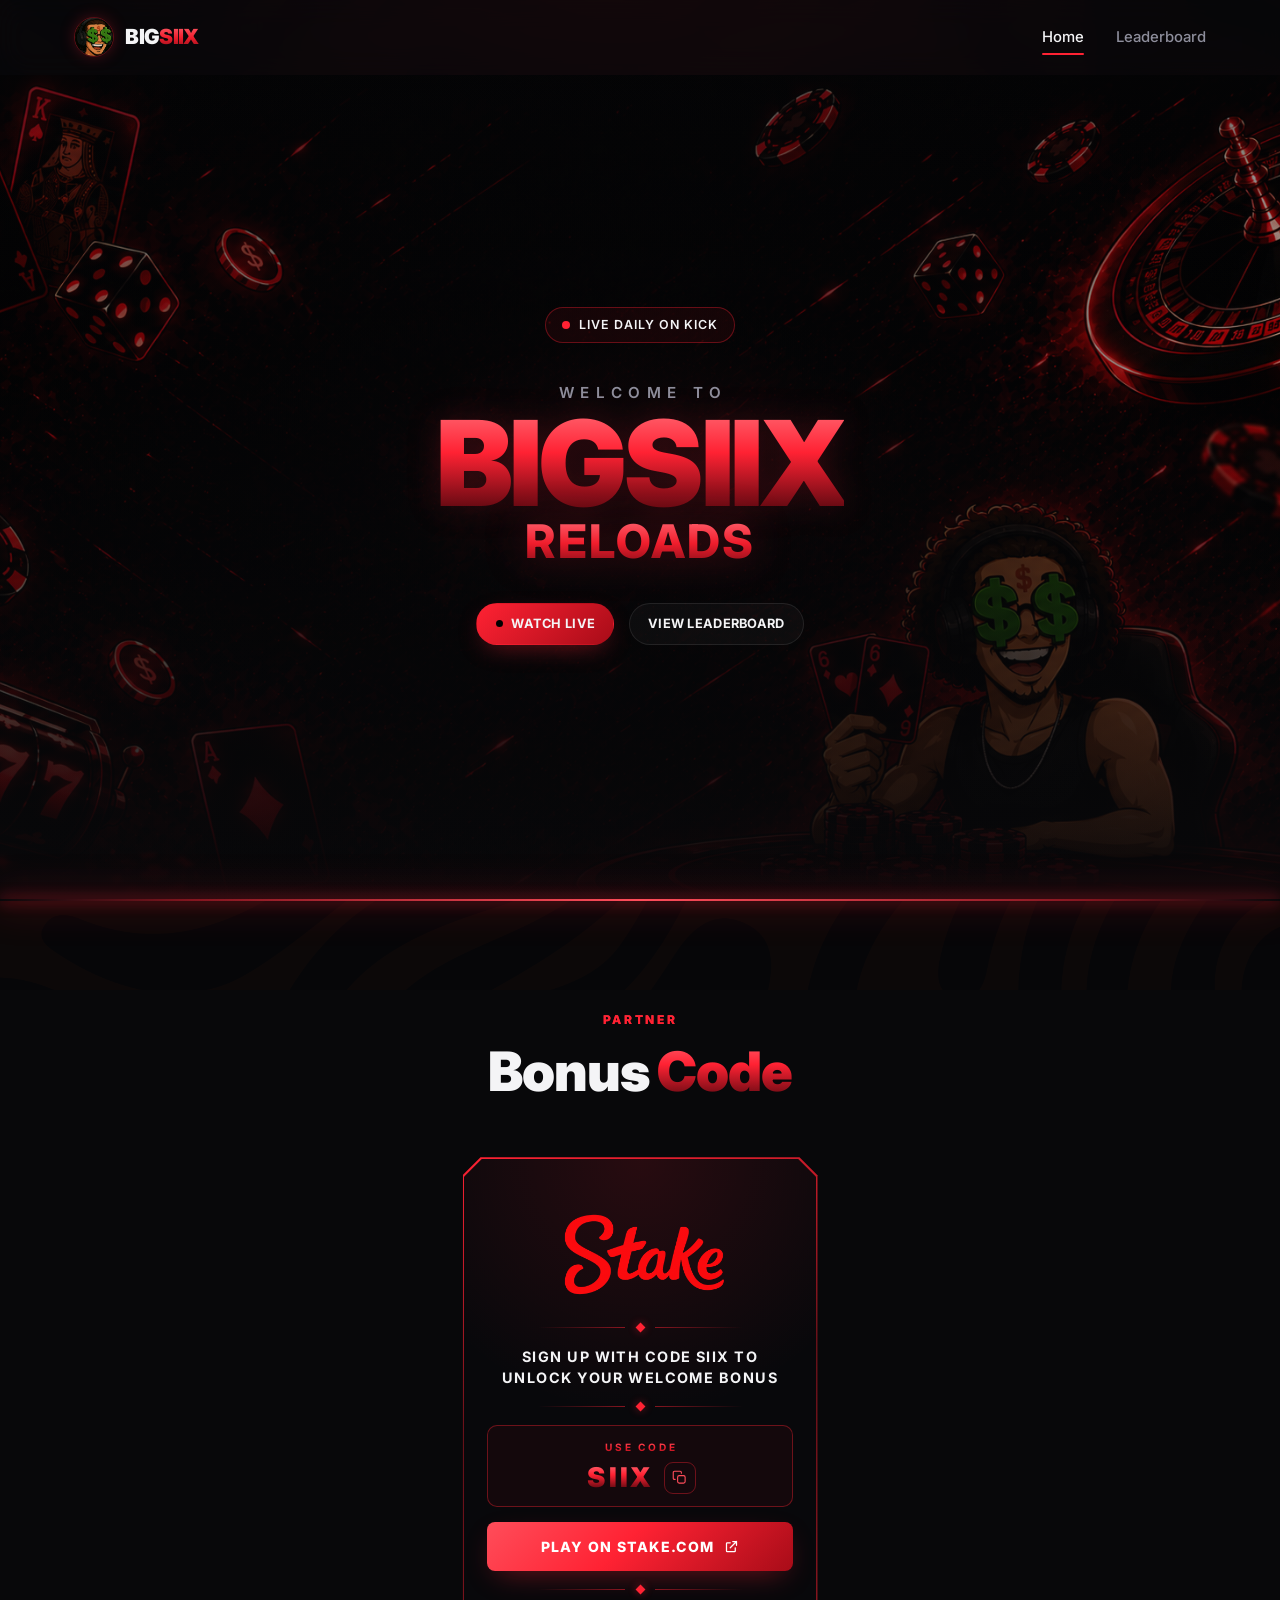
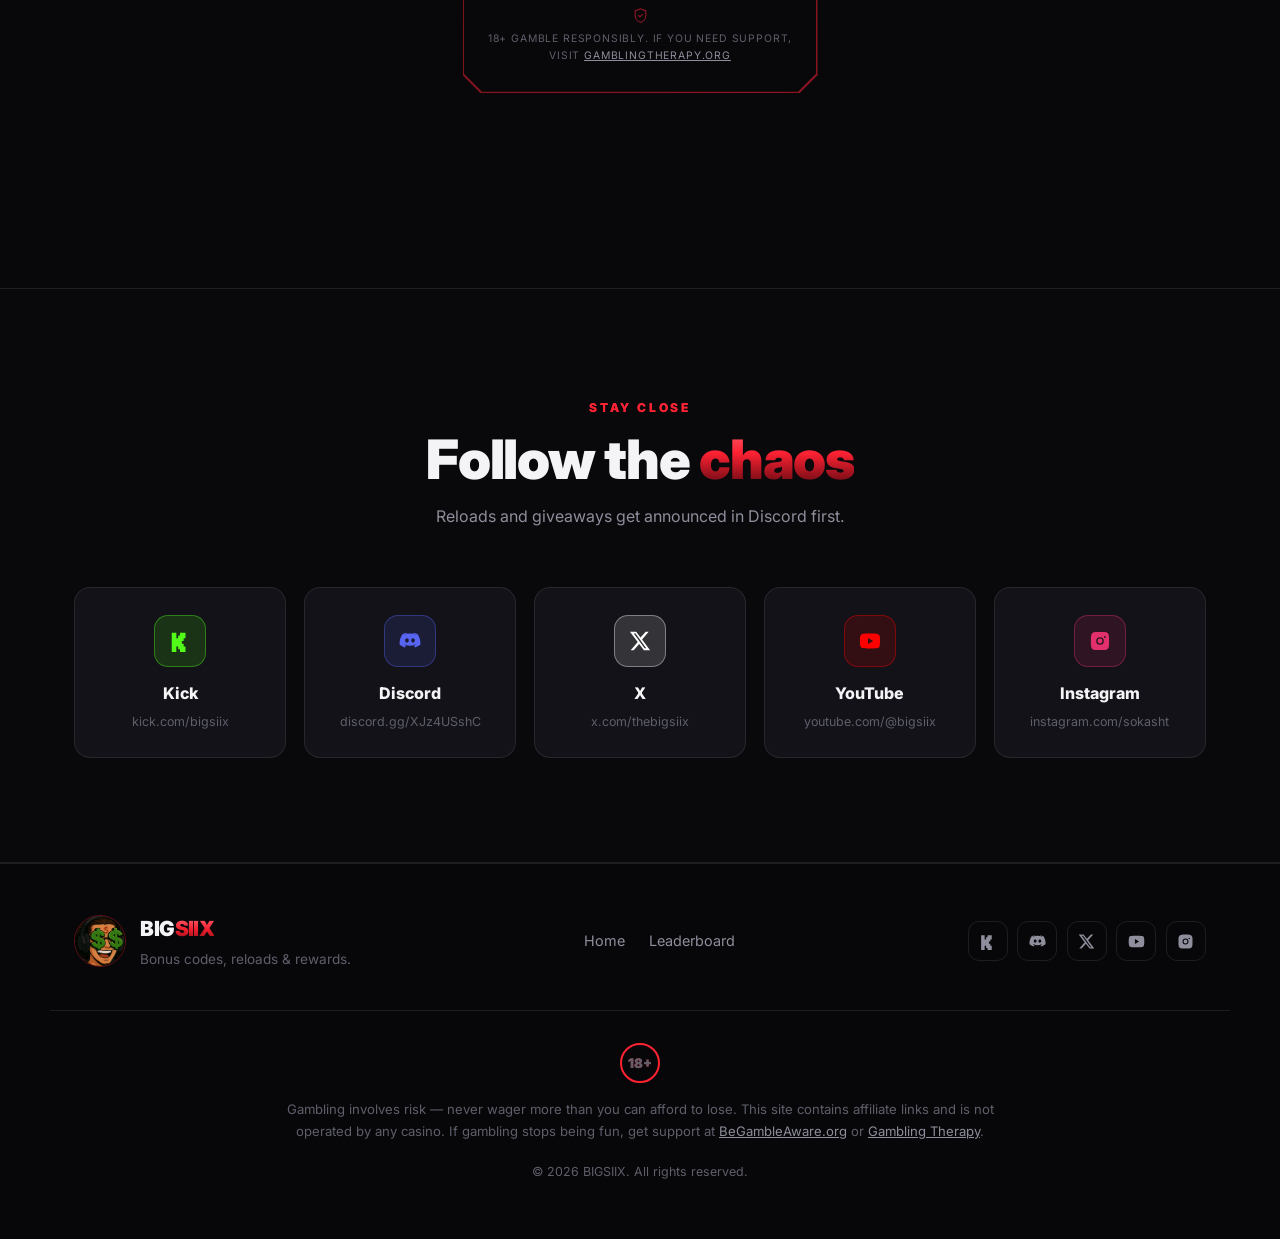
==== commit 9087f17e: "Add glowing divider between hero and page Thin red line pinned to the bottom edge of the hero, with " ====
--- a/index.html
+++ b/index.html
@@ -63,6 +63,8 @@
           <a href="leaderboard.html" class="btn btn--sm btn--ghost">View leaderboard</a>
         </div>
       </div>
+
+      <span class="hero__edge" aria-hidden="true"></span>
     </section>
 
     <!-- ===================== BONUS CODES ===================== -->
--- a/css/styles.css
+++ b/css/styles.css
@@ -237,10 +237,34 @@
 /* fills the screen below the 74px nav, content centred in whatever is left —
    dvh so mobile browser chrome appearing/disappearing doesn't jump the layout */
 .hero {
+  position: relative;
+  isolation: isolate;         /* keeps the z-index:-1 layers inside the hero */
   display: flex;
   align-items: center;
   min-height: calc(100dvh - 74px);
   padding: clamp(2rem, 6vw, 3.5rem) 0 clamp(3rem, 8vw, 5rem);
+}
+
+/* artwork — offset right so the character stays in frame when a narrow
+   viewport crops the sides */
+.hero::before {
+  content: "";
+  position: absolute;
+  inset: 0;
+  z-index: -2;
+  background: url("../assets/bigsiix-bg.png") 68% 50% / cover no-repeat;
+}
+
+/* scrim: darkens the middle so the wordmark stays legible over the art, and
+   fades the bottom edge into the page so there's no hard seam */
+.hero::after {
+  content: "";
+  position: absolute;
+  inset: 0;
+  z-index: -1;
+  background:
+    radial-gradient(70% 60% at 45% 50%, rgba(6, 6, 8, .82), rgba(6, 6, 8, .3) 70%, transparent),
+    linear-gradient(180deg, rgba(6, 6, 8, .6) 0%, rgba(6, 6, 8, .15) 35%, rgba(8, 8, 10, .75) 82%, var(--bg) 100%);
 }
 .hero__inner {
   display: flex;
@@ -307,6 +331,21 @@
   z-index: -1;
   background: radial-gradient(ellipse at center, rgba(255, 34, 51, .14), transparent 62%);
   pointer-events: none;
+}
+
+/* thin glowing divider where the hero meets the page — faded at both ends so
+   it reads as a light source rather than a ruled border */
+.hero__edge {
+  position: absolute;
+  left: 0; right: 0; bottom: 0;
+  z-index: 1;
+  height: 2px;
+  background: linear-gradient(90deg,
+    transparent 0%, rgba(255, 34, 51, .5) 15%,
+    var(--red-hot) 50%,
+    rgba(255, 34, 51, .5) 85%, transparent 100%);
+  box-shadow: 0 0 14px 1px rgba(255, 34, 51, .55),
+              0 0 38px 5px rgba(255, 34, 51, .25);
 }
 
 .hero__welcome {
@@ -1069,6 +1108,15 @@
   .pod__panel { padding: 1rem .7rem; }
   .pod__user { font-size: 1.3rem; }
   .pod--1 .pod__user { font-size: 1.4rem; }
+
+  /* a portrait viewport crops most of the width away — push further right so
+     the character is framed instead of sliced down the middle */
+  .hero::before { background-position: 88% 50%; }
+  .hero::after {
+    background:
+      radial-gradient(75% 50% at 50% 42%, rgba(6, 6, 8, .88), rgba(6, 6, 8, .45) 72%, transparent),
+      linear-gradient(180deg, rgba(6, 6, 8, .7) 0%, rgba(6, 6, 8, .25) 30%, rgba(8, 8, 10, .8) 85%, var(--bg) 100%);
+  }
 }
 
 @media (prefers-reduced-motion: reduce) {
